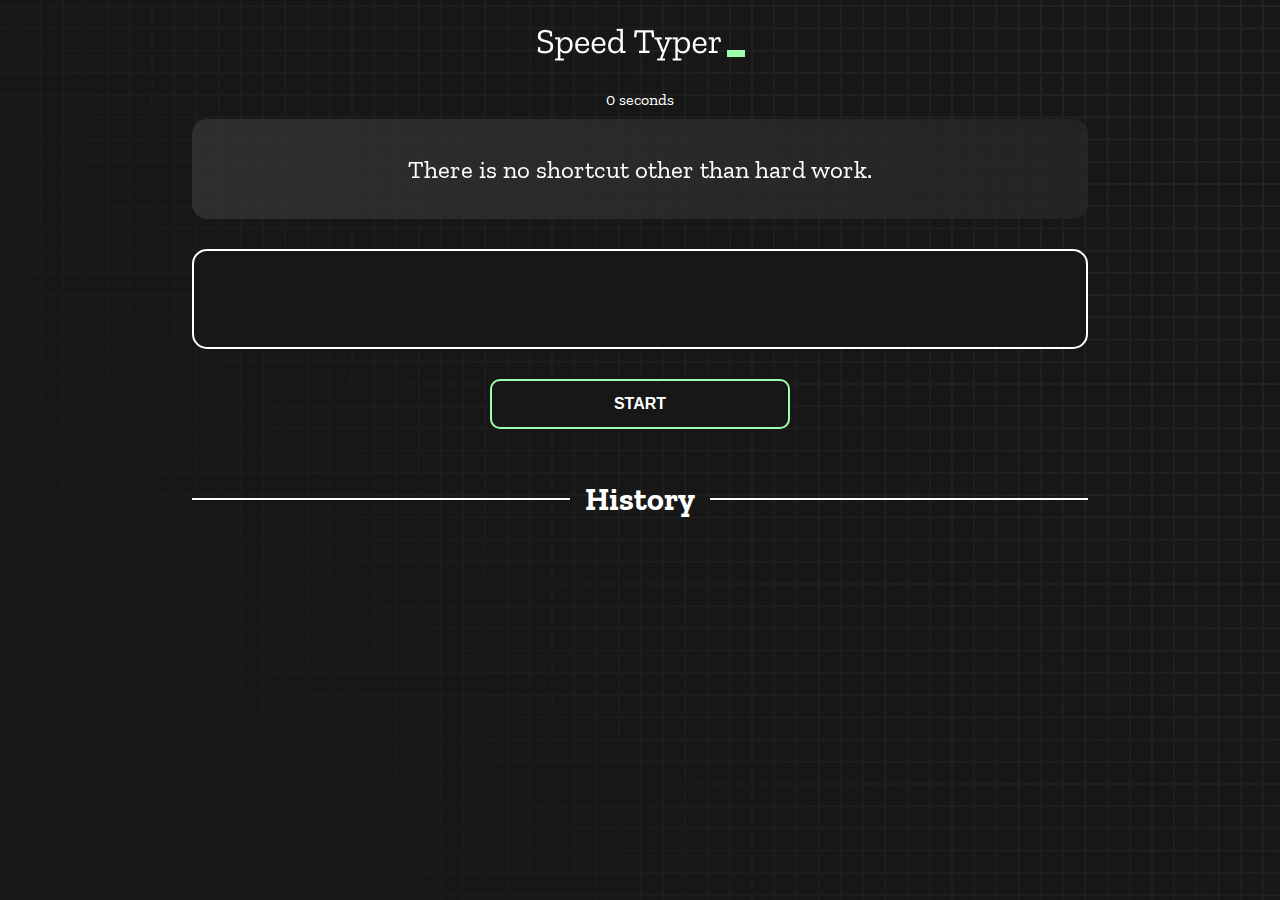
==== index.html @ 7c2eb0f5 "Initial commit" ====
<!DOCTYPE html>
<html lang="en">
  <head>
    <meta charset="UTF-8" />
    <meta http-equiv="X-UA-Compatible" content="IE=edge" />
    <meta name="viewport" content="width=device-width, initial-scale=1.0" />
    <title>Speed Monster</title>
    <link rel="stylesheet" href="styles.css" />
    <link rel="preconnect" href="https://fonts.googleapis.com" />
    <link rel="preconnect" href="https://fonts.gstatic.com" crossorigin />
    <link
      href="https://fonts.googleapis.com/css2?family=Zilla+Slab:wght@300;400;500&display=swap"
      rel="stylesheet"
    />
  </head>
  <body>
    <h1 class="title"><img src="./logo.png" /></h1>
    <div id="show-time">0 seconds</div>

    <div class="box-container">
      <div id="question"></div>

      <div id="display" class="inactive"></div>

      <div class="buttons">
        <button id="starts">START</button>
      </div>

      <div class="divider-container">
        <div class="line"></div>
        <h1 class="title2">History</h1>
        <div class="line"></div>
      </div>
      <div id="histories"></div>
    </div>

    <div id="countdown"></div>
    <div id="modal-background" class="hidden"></div>
    <div id="result" class="hidden"></div>

    <script src="./history.js"></script>
    <script src="./script.js"></script>
  </body>
</html>
---- styles.css ----
* {
  padding: 0;
  margin: 0;
  box-sizing: border-box;
}

body {
  background-image: url("./bg.png");
  background-size: cover;
  background-position: left top;
  font-family: "Zilla Slab", serif;
}

.box-container {
  width: 70%;
  margin: 0 auto;
}

#question {
  height: 100px;
  display: flex;
  align-items: center;
  justify-content: center;
  color: white;
  font-size: 25px;
  border-radius: 15px;
  background: rgb(255, 255, 255);
  background: linear-gradient(
    92.49deg,
    rgba(255, 255, 255, 0.1) 0.18%,
    rgba(255, 255, 255, 0.05) 99.85%
  );
  backdrop-filter: blur(5px);
  margin-bottom: 30px;
}

#display {
  height: 100px;
  display: flex;
  flex-wrap: wrap;
  align-items: center;
  padding-left: 5rem;
  color: white;
  font-size: 32px;
  background-color: #171717;
  border: 2px solid #9dffad;
  border-radius: 15px;
}

#countdown {
  position: fixed;
  height: 100vh;
  width: 100vw;
  background-color: rgba(0, 0, 0, 0.8);
  top: 0;
  left: 0;
  display: flex;
  align-items: center;
  justify-content: center;
  font-size: 3rem;
  color: white;
  display: none;
}
#result {
  position: fixed;
  top: 10%; 
  left: 10%;
  transform: translate(-50%, -50%);
  height: 250px;
  width: 400px;
  background-color: #171717;
  border-radius: 15px;
  border: 2px solid #9dffad;
  color: white;
  text-align: center;
  padding: 2rem;
}
#show-time{
  text-align: center;
  color: white;
  margin: 10px 0;
}

.green {
  color: #9dffad;
}
.red {
  color: #eb6565;
}
.bold {
  font-weight: 700;
}
.inactive {
  border: 2px solid white !important;
}
.hidden {
  display: none;
}
.title {
  text-align: center;
  color: white;
  margin: 20px 0;
}

.divider-container {
  height: 80px;
  display: flex;
  justify-content: center;
  align-items: center;
  gap: 15px;
  margin: 0 auto;
}

.line {
  height: 2px;
  background: white;
  width: 100%;
}

.title2 {
  color: white;
  display: block;
}

.buttons {
  display: flex;
  justify-content: center;
  margin: 30px 0;
}
button {
  padding: 10px 20px;
  border: none;
  font-size: 16px;
  font-weight: bold;
  width: 300px;
  height: 50px;
  color: white;
  background-color: #171717;
  border-radius: 10px;
  border: 2px solid #9dffad;
  cursor: pointer;
}

#histories {
  display: flex;
  flex-wrap: wrap;
  justify-content: space-around;
}

.card {
  width: 100%;
  height: 100%;
  padding: 50px;
  display: flex;
  justify-content: space-between;
  align-items: center;
  padding: 20px 30px;
  color: white;
  border-radius: 15px;
  background: rgb(255, 255, 255);
  background: linear-gradient(
    92.49deg,
    rgba(255, 255, 255, 0.1) 0.18%,
    rgba(255, 255, 255, 0.05) 99.85%
  );
  backdrop-filter: blur(5px);
  margin-bottom: 30px;
}

#modal-background {
  background: rgb(255, 255, 255);
  background: linear-gradient(
    92.49deg,
    rgba(255, 255, 255, 0.1) 0.18%,
    rgba(255, 255, 255, 0.05) 99.85%
  );
  backdrop-filter: blur(5px);
  height: 100vh;
  width: 100%;
  position: fixed;
  top: 0;
}

@media only screen and (max-width: 700px) {
  .box-container {
    padding: 0 20px;
    width: 100%;
  }
  .card {
    flex-direction: column;
  }
}
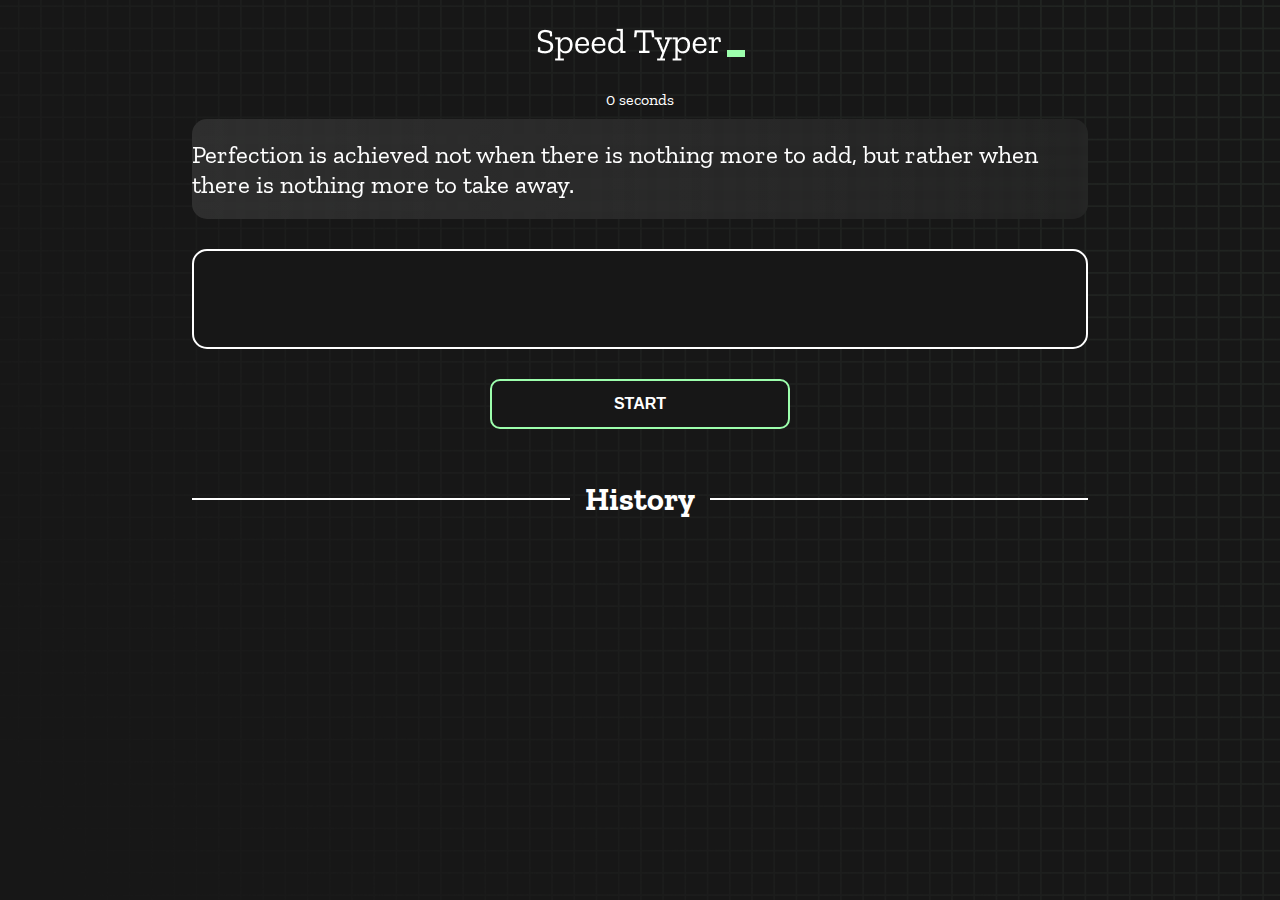
==== commit 6de33d97: "fixed  Zero display problem" ====
--- a/index.html
+++ b/index.html
@@ -1,44 +1,44 @@
 <!DOCTYPE html>
 <html lang="en">
-  <head>
-    <meta charset="UTF-8" />
-    <meta http-equiv="X-UA-Compatible" content="IE=edge" />
-    <meta name="viewport" content="width=device-width, initial-scale=1.0" />
-    <title>Speed Monster</title>
-    <link rel="stylesheet" href="styles.css" />
-    <link rel="preconnect" href="https://fonts.googleapis.com" />
-    <link rel="preconnect" href="https://fonts.gstatic.com" crossorigin />
-    <link
-      href="https://fonts.googleapis.com/css2?family=Zilla+Slab:wght@300;400;500&display=swap"
-      rel="stylesheet"
-    />
-  </head>
-  <body>
-    <h1 class="title"><img src="./logo.png" /></h1>
-    <div id="show-time">0 seconds</div>
 
-    <div class="box-container">
-      <div id="question"></div>
+<head>
+  <meta charset="UTF-8" />
+  <meta http-equiv="X-UA-Compatible" content="IE=edge" />
+  <meta name="viewport" content="width=device-width, initial-scale=1.0" />
+  <title>Speed Monster</title>
+  <link rel="stylesheet" href="styles.css" />
+  <link rel="preconnect" href="https://fonts.googleapis.com" />
+  <link rel="preconnect" href="https://fonts.gstatic.com" crossorigin />
+  <link href="https://fonts.googleapis.com/css2?family=Zilla+Slab:wght@300;400;500&display=swap" rel="stylesheet" />
+</head>
 
-      <div id="display" class="inactive"></div>
+<body>
+  <h1 class="title"><img src="./logo.png" /></h1>
+  <div id="show-time">0 seconds</div>
 
-      <div class="buttons">
-        <button id="starts">START</button>
-      </div>
+  <div class="box-container">
+    <div id="question"></div>
 
-      <div class="divider-container">
-        <div class="line"></div>
-        <h1 class="title2">History</h1>
-        <div class="line"></div>
-      </div>
-      <div id="histories"></div>
+    <div id="display" class="inactive"></div>
+
+    <div class="buttons">
+      <button id="starts">START</button>
     </div>
 
-    <div id="countdown"></div>
-    <div id="modal-background" class="hidden"></div>
-    <div id="result" class="hidden"></div>
+    <div class="divider-container">
+      <div class="line"></div>
+      <h1 class="title2">History</h1>
+      <div class="line"></div>
+    </div>
+    <div id="histories"></div>
+  </div>
 
-    <script src="./history.js"></script>
-    <script src="./script.js"></script>
-  </body>
-</html>
+  <div id="countdown"></div>
+  <div id="modal-background" class="hidden"></div>
+  <div id="result" class="hidden"></div>
+
+  <script src="./history.js"></script>
+  <script src="./script.js"></script>
+</body>
+
+</html>--- a/styles.css
+++ b/styles.css
@@ -25,11 +25,9 @@
   font-size: 25px;
   border-radius: 15px;
   background: rgb(255, 255, 255);
-  background: linear-gradient(
-    92.49deg,
-    rgba(255, 255, 255, 0.1) 0.18%,
-    rgba(255, 255, 255, 0.05) 99.85%
-  );
+  background: linear-gradient(92.49deg,
+      rgba(255, 255, 255, 0.1) 0.18%,
+      rgba(255, 255, 255, 0.05) 99.85%);
   backdrop-filter: blur(5px);
   margin-bottom: 30px;
 }
@@ -61,9 +59,12 @@
   color: white;
   display: none;
 }
+
+
+
 #result {
   position: fixed;
-  top: 10%; 
+  top: 10%;
   left: 10%;
   transform: translate(-50%, -50%);
   height: 250px;
@@ -75,7 +76,8 @@
   text-align: center;
   padding: 2rem;
 }
-#show-time{
+
+#show-time {
   text-align: center;
   color: white;
   margin: 10px 0;
@@ -84,18 +86,23 @@
 .green {
   color: #9dffad;
 }
+
 .red {
   color: #eb6565;
 }
+
 .bold {
   font-weight: 700;
 }
+
 .inactive {
   border: 2px solid white !important;
 }
+
 .hidden {
   display: none;
 }
+
 .title {
   text-align: center;
   color: white;
@@ -127,6 +134,7 @@
   justify-content: center;
   margin: 30px 0;
 }
+
 button {
   padding: 10px 20px;
   border: none;
@@ -158,22 +166,18 @@
   color: white;
   border-radius: 15px;
   background: rgb(255, 255, 255);
-  background: linear-gradient(
-    92.49deg,
-    rgba(255, 255, 255, 0.1) 0.18%,
-    rgba(255, 255, 255, 0.05) 99.85%
-  );
+  background: linear-gradient(92.49deg,
+      rgba(255, 255, 255, 0.1) 0.18%,
+      rgba(255, 255, 255, 0.05) 99.85%);
   backdrop-filter: blur(5px);
   margin-bottom: 30px;
 }
 
 #modal-background {
   background: rgb(255, 255, 255);
-  background: linear-gradient(
-    92.49deg,
-    rgba(255, 255, 255, 0.1) 0.18%,
-    rgba(255, 255, 255, 0.05) 99.85%
-  );
+  background: linear-gradient(92.49deg,
+      rgba(255, 255, 255, 0.1) 0.18%,
+      rgba(255, 255, 255, 0.05) 99.85%);
   backdrop-filter: blur(5px);
   height: 100vh;
   width: 100%;
@@ -186,7 +190,8 @@
     padding: 0 20px;
     width: 100%;
   }
+
   .card {
     flex-direction: column;
   }
-}
+}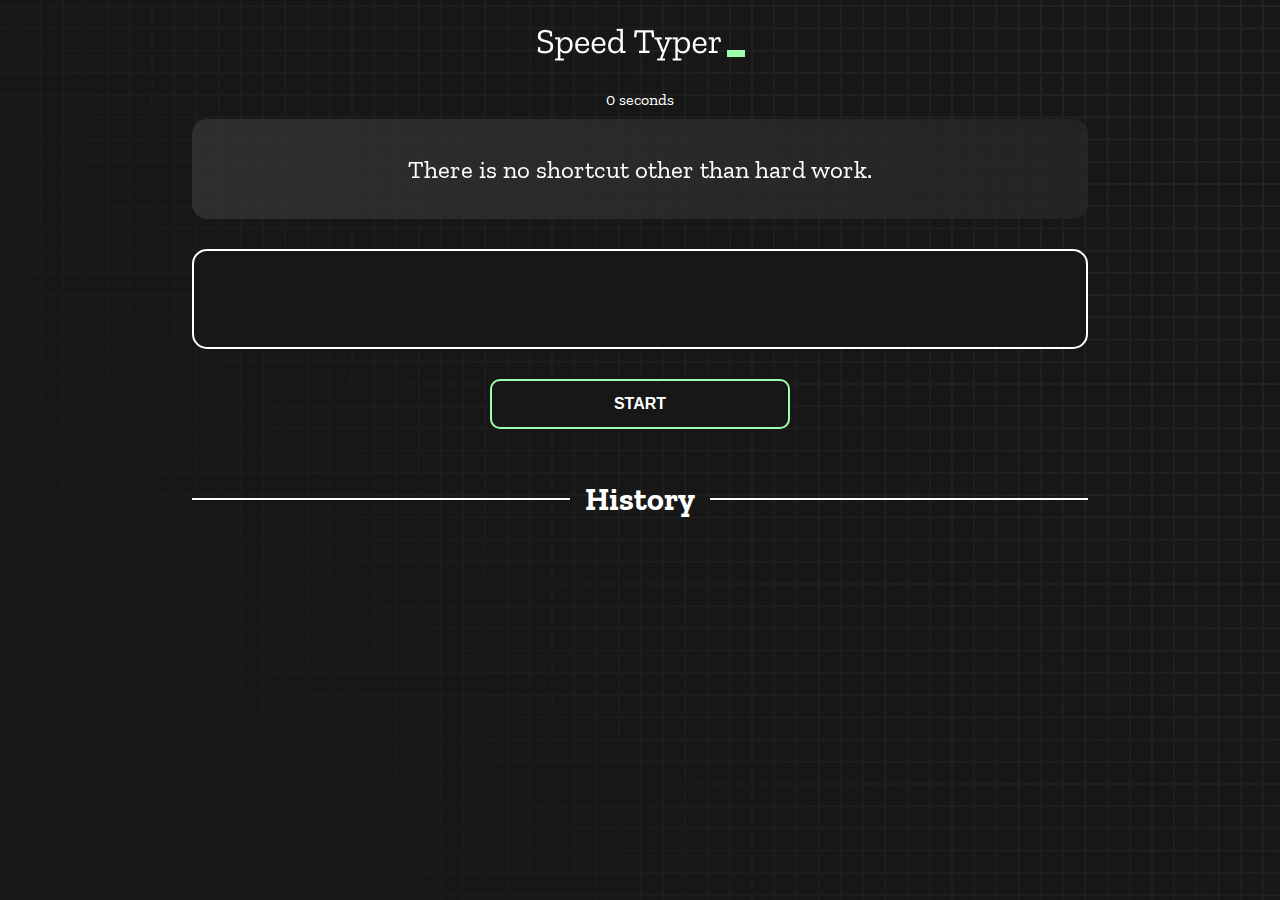
==== commit ab4cdbe4: "history display three column in large screen" ====
--- a/index.html
+++ b/index.html
@@ -6,6 +6,9 @@
   <meta http-equiv="X-UA-Compatible" content="IE=edge" />
   <meta name="viewport" content="width=device-width, initial-scale=1.0" />
   <title>Speed Monster</title>
+  <!-- <link href="https://cdn.jsdelivr.net/npm/bootstrap@5.2.1/dist/css/bootstrap.min.css" rel="stylesheet"
+    integrity="sha384-iYQeCzEYFbKjA/T2uDLTpkwGzCiq6soy8tYaI1GyVh/UjpbCx/TYkiZhlZB6+fzT" crossorigin="anonymous"> -->
+
   <link rel="stylesheet" href="styles.css" />
   <link rel="preconnect" href="https://fonts.googleapis.com" />
   <link rel="preconnect" href="https://fonts.gstatic.com" crossorigin />
@@ -30,13 +33,17 @@
       <h1 class="title2">History</h1>
       <div class="line"></div>
     </div>
-    <div id="histories"></div>
+    <div id="histories">
+
+    </div>
   </div>
 
   <div id="countdown"></div>
   <div id="modal-background" class="hidden"></div>
   <div id="result" class="hidden"></div>
-
+  <!-- <script src="https://cdn.jsdelivr.net/npm/bootstrap@5.2.1/dist/js/bootstrap.bundle.min.js"
+    integrity="sha384-u1OknCvxWvY5kfmNBILK2hRnQC3Pr17a+RTT6rIHI7NnikvbZlHgTPOOmMi466C8"
+    crossorigin="anonymous"></script> -->
   <script src="./history.js"></script>
   <script src="./script.js"></script>
 </body>
--- a/styles.css
+++ b/styles.css
@@ -60,12 +60,10 @@
   display: none;
 }
 
-
-
 #result {
   position: fixed;
-  top: 10%;
-  left: 10%;
+  top: 50%;
+  left: 50%;
   transform: translate(-50%, -50%);
   height: 250px;
   width: 400px;
@@ -150,9 +148,12 @@
 }
 
 #histories {
-  display: flex;
-  flex-wrap: wrap;
-  justify-content: space-around;
+  /* display: flex; */
+  /* display: grid; */
+  /* grid-template-columns: repeat(3, 1fr); */
+  /* gap: 10px; */
+  /* flex-wrap: wrap; */
+  /* justify-content: space-around; */
 }
 
 .card {
@@ -160,7 +161,8 @@
   height: 100%;
   padding: 50px;
   display: flex;
-  justify-content: space-between;
+  flex-direction: column;
+  justify-content: center;
   align-items: center;
   padding: 20px 30px;
   color: white;
@@ -185,6 +187,15 @@
   top: 0;
 }
 
+@media only screen and (min-width: 1024px) {
+  #histories {
+    display: grid;
+    grid-template-columns: repeat(3, 1fr);
+    gap: 10px;
+  }
+
+}
+
 @media only screen and (max-width: 700px) {
   .box-container {
     padding: 0 20px;
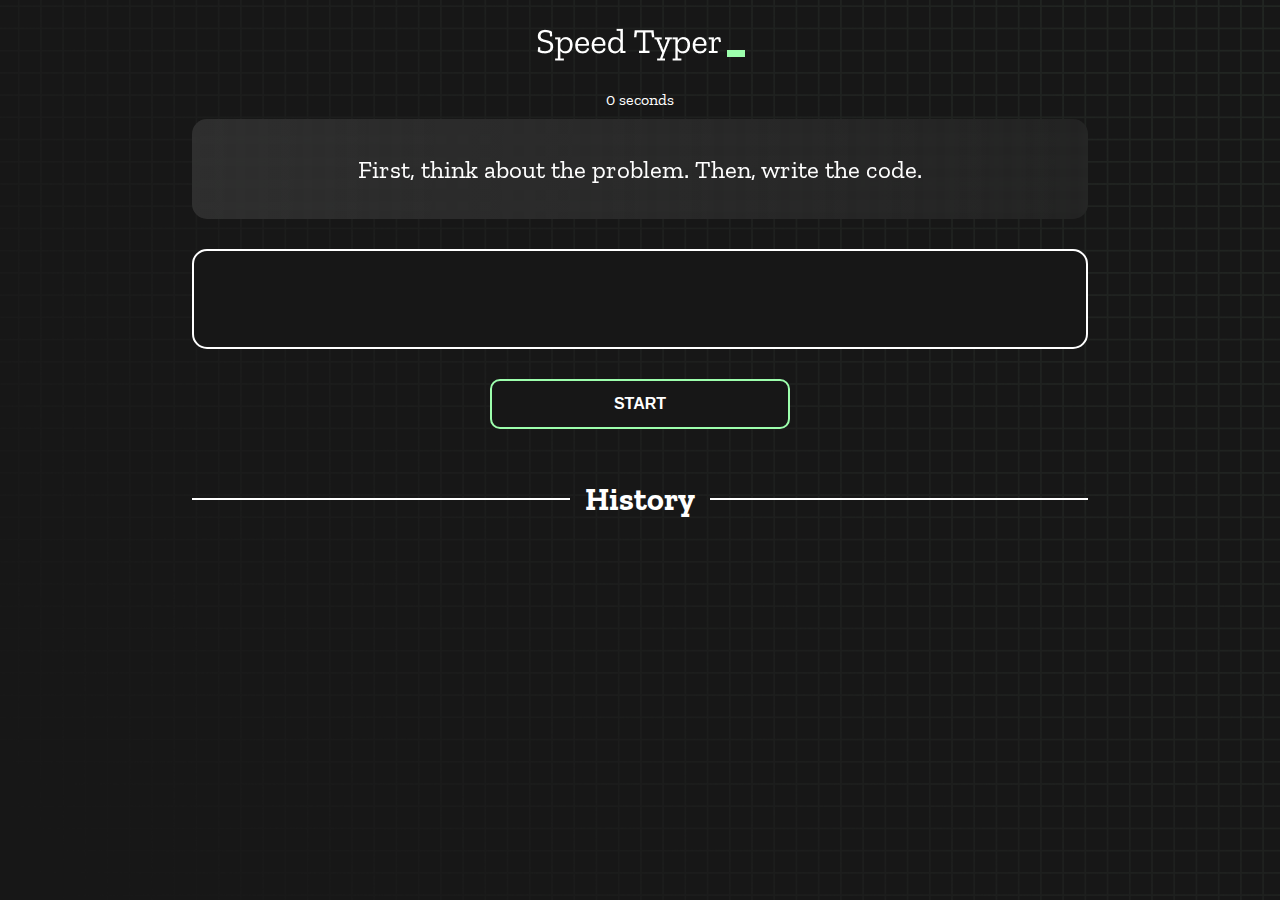
==== commit 0f0af5d3: "Added Blog Heading" ====
--- a/index.html
+++ b/index.html
@@ -6,8 +6,6 @@
   <meta http-equiv="X-UA-Compatible" content="IE=edge" />
   <meta name="viewport" content="width=device-width, initial-scale=1.0" />
   <title>Speed Monster</title>
-  <!-- <link href="https://cdn.jsdelivr.net/npm/bootstrap@5.2.1/dist/css/bootstrap.min.css" rel="stylesheet"
-    integrity="sha384-iYQeCzEYFbKjA/T2uDLTpkwGzCiq6soy8tYaI1GyVh/UjpbCx/TYkiZhlZB6+fzT" crossorigin="anonymous"> -->
 
   <link rel="stylesheet" href="styles.css" />
   <link rel="preconnect" href="https://fonts.googleapis.com" />
@@ -16,34 +14,35 @@
 </head>
 
 <body>
-  <h1 class="title"><img src="./logo.png" /></h1>
-  <div id="show-time">0 seconds</div>
 
-  <div class="box-container">
-    <div id="question"></div>
+  <main>
+    <h1 class="title"><img src="./logo.png" /></h1>
+    <div id="show-time">0 seconds</div>
 
-    <div id="display" class="inactive"></div>
+    <div class="box-container">
+      <div id="question"></div>
 
-    <div class="buttons">
-      <button id="starts">START</button>
+      <div id="display" class="inactive"></div>
+
+      <div class="buttons">
+        <button id="starts">START</button>
+      </div>
+
+      <div class="divider-container">
+        <div class="line"></div>
+        <h1 class="title2">History</h1>
+        <div class="line"></div>
+      </div>
+      <div id="histories">
+
+      </div>
     </div>
 
-    <div class="divider-container">
-      <div class="line"></div>
-      <h1 class="title2">History</h1>
-      <div class="line"></div>
-    </div>
-    <div id="histories">
+    <div id="countdown"></div>
+    <div id="modal-background" class="hidden"></div>
+    <div id="result" class="hidden"></div>
+  </main>
 
-    </div>
-  </div>
-
-  <div id="countdown"></div>
-  <div id="modal-background" class="hidden"></div>
-  <div id="result" class="hidden"></div>
-  <!-- <script src="https://cdn.jsdelivr.net/npm/bootstrap@5.2.1/dist/js/bootstrap.bundle.min.js"
-    integrity="sha384-u1OknCvxWvY5kfmNBILK2hRnQC3Pr17a+RTT6rIHI7NnikvbZlHgTPOOmMi466C8"
-    crossorigin="anonymous"></script> -->
   <script src="./history.js"></script>
   <script src="./script.js"></script>
 </body>
--- a/styles.css
+++ b/styles.css
@@ -37,7 +37,7 @@
   display: flex;
   flex-wrap: wrap;
   align-items: center;
-  padding-left: 5rem;
+  padding: 10px;
   color: white;
   font-size: 32px;
   background-color: #171717;
